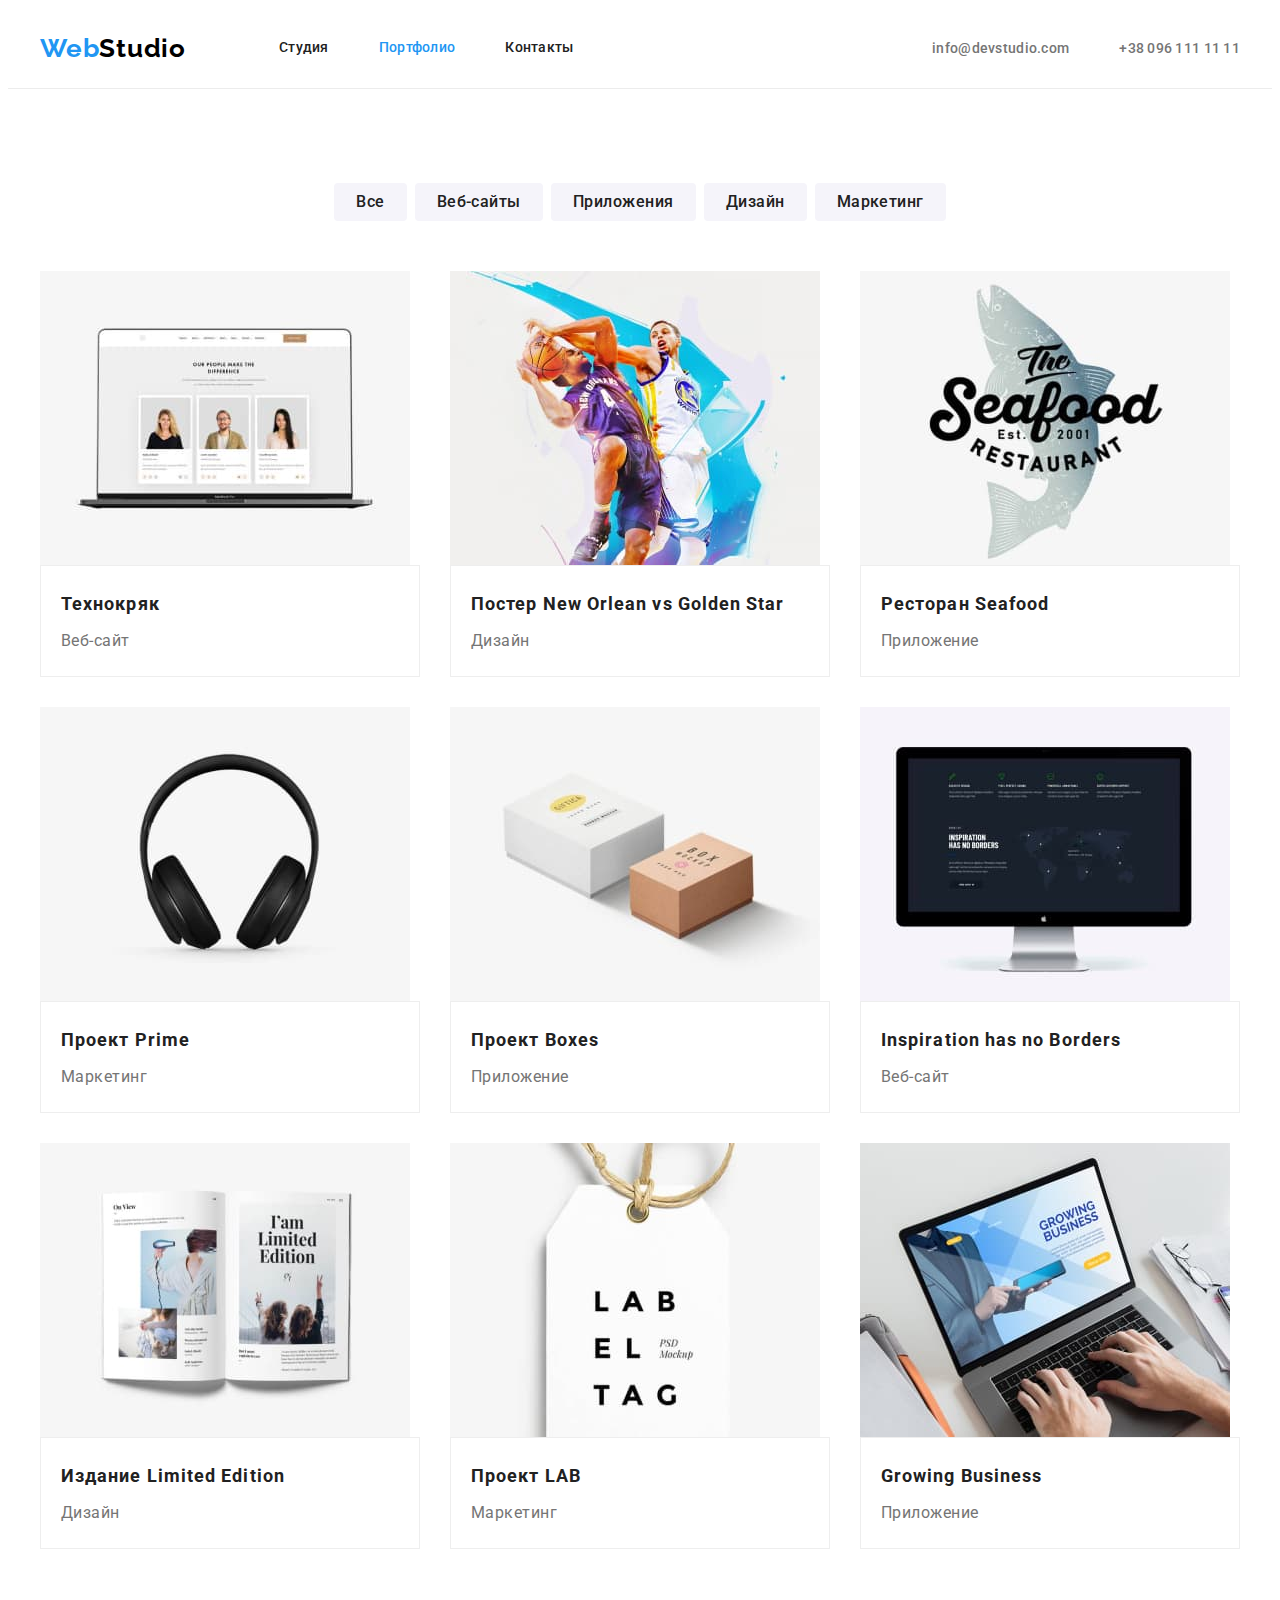
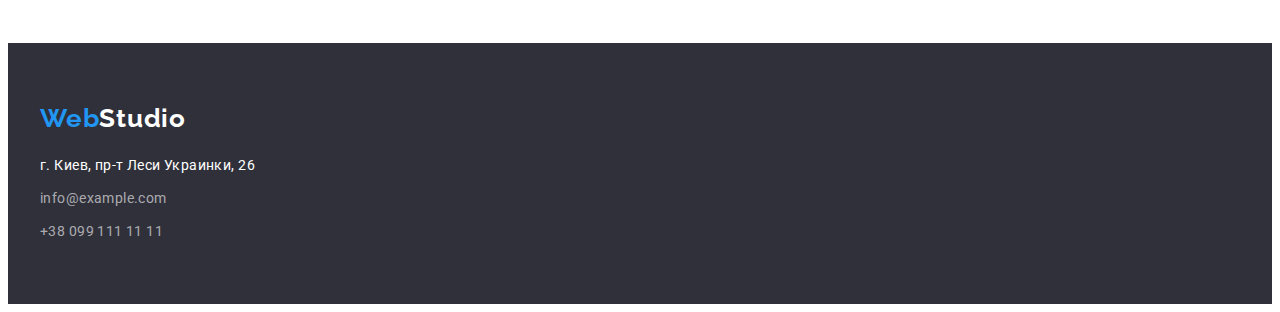
==== portfolio.html @ dbb0ee48 "Initial commit" ====
<!DOCTYPE html>
<html lang="ru">
<head>
    <meta charset="UTF-8">
    <meta http-equiv="X-UA-Compatible" content="IE=edge">
    <meta name="viewport" content="width=device-width, initial-scale=1.0">
    <title>Web Studio (Version 2.1)</title>
    <link rel="preconnect" href="https://fonts.googleapis.com">
    <link rel="preconnect" href="https://fonts.gstatic.com" crossorigin>
    <link href="https://fonts.googleapis.com/css2?family=Raleway:wght@700&family=Roboto:wght@400;500;700;900&display=swap"
    rel="stylesheet">
    <link rel="stylesheet" href="https://cdnjs.cloudflare.com/ajax/libs/modern-normalize/1.1.0/modern-normalize.min.css"
        integrity="sha512-wpPYUAdjBVSE4KJnH1VR1HeZfpl1ub8YT/NKx4PuQ5NmX2tKuGu6U/JRp5y+Y8XG2tV+wKQpNHVUX03MfMFn9Q=="
        crossorigin="anonymous" referrerpolicy="no-referrer" />
    <link rel="stylesheet" href="./css/styles.css">
</head>

<body>
    <!-- Header -->
<header class="header">
    <div class="header-container">
        <a class="logo" href="./index.html"><span class="logo-accent">Web</span>Studio</a>
        <nav class="navigation">
            <ul class="navigation-list">
                <li class="navigation-item"><a class="navigation-link" href="./index.html ">Студия</a></li>
                <li class="navigation-item"><a class="navigation-link current" href="./portfolio.html">Портфолио</a></li>
                <li class="navigation-item"><a class="navigation-link" href="./index.html">Контакты</a></li>
            </ul>
        </nav>
        <ul class="contact">
            <li class="contact-item"><a class="contact-link" href="mailto:info@devstudio.com">info@devstudio.com</a>
            </li>
            <li class="contact-item"><a class="contact-link" href="tel:+380961111111">+38 096 111 11 11</a></li>
        </ul>
    </div>
</header>
    <main>
        <!-- Portfolio -->
        <section class="portfolio">
            <div class="portfolio-container">
                <!-- Filter -->
                <ul class="portfolio-list">
                    <li class="portfolio-item"><button class="portfolio-btn" type="button">Все</button></li>
                    <li class="portfolio-item"><button class="portfolio-btn" type="button">Веб-сайты</button></li>
                    <li class="portfolio-item"><button class="portfolio-btn" type="button">Приложения</button></li>
                    <li class="portfolio-item"><button class="portfolio-btn" type="button">Дизайн</button></li>
                    <li class="portfolio-item"><button class="portfolio-btn" type="button">Маркетинг</button></li>
                </ul>
            </div>
            <!-- Examples -->
            <div class="examples-container">
                <ul class="examples-list">
                    <li class="examples-item">
                        <a class="examples-link" href="">
                            <img src="./images/portfolio-img-1.jpg" alt="Веб-сайт Технокряк" width="370" height="294">
                            <div class="examples-text-content">
                                <h2 class="examples-title">Технокряк</h2>
                                <p class="examples-text">Веб-сайт</p>
                            </div>
                        </a>
                    </li>
                    <li class="examples-item">
                        <a class="examples-link" href="">
                            <img src="./images/portfolio-img-2.jpg" alt="Постер Нью Орлеан и Голден Стар" width="370" height="294">
                            <div class="examples-text-content">
                                <h2 class="examples-title">Постер New Orlean vs Golden Star</h2>
                                <p class="examples-text">Дизайн</p>
                            </div>
                        </a>
                    </li>
                    <li class="examples-item">
                        <a class="examples-link" href="">
                            <img src="./images/portfolio-img-3.jpg" alt="Ресторан Сифуд" width="370" height="294">
                            <div class="examples-text-content">
                                <h2 class="examples-title">Ресторан Seafood</h2>
                                <p class="examples-text">Приложение</p>
                            </div>
                        </a>
                    </li>
                    <li class="examples-item">
                        <a class="examples-link" href="">
                            <img src="./images/portfolio-img-4.jpg" alt="Проект Прайм" width="370" height="294">
                            <div class="examples-text-content">
                                <h2 class="examples-title">Проект Prime</h2>
                                <p class="examples-text">Маркетинг</p>
                            </div>
                        </a>
                    </li>
                    <li class="examples-item">
                        <a class="examples-link" href="">
                            <img src="./images/portfolio-img-5.jpg" alt="Проект Боксис" width="370" height="294">
                            <div class="examples-text-content">
                                <h2 class="examples-title">Проект Boxes</h2>
                                <p class="examples-text">Приложение</p>
                            </div>
                        </a>
                    </li>
                    <li class="examples-item">
                        <a class="examples-link" href="">
                            <img src="./images/portfolio-img-6.jpg" alt="Инспирейшен хэз но бордерс" width="370" height="294">
                            <div class="examples-text-content">
                                <h2 class="examples-title">Inspiration has no Borders</h2>
                                <p class="examples-text">Веб-сайт</p>
                            </div>
                        </a>
                    </li>
                    <li class="examples-item">
                        <a class="examples-link" href="">
                            <img src="./images/portfolio-img-7.jpg" alt="Издание Лимитед Идишн" width="370" height="294">
                            <div class="examples-text-content">
                                <h2 class="examples-title">Издание Limited Edition</h2>
                                <p class="examples-text">Дизайн</p>
                            </div>
                        </a>
                    </li>
                    <li class="examples-item">
                        <a class="examples-link" href="">
                            <img src="./images/portfolio-img-8.jpg" alt="Проект ЛАБ" width="370" height="294">
                            <div class="examples-text-content">
                                <h2 class="examples-title">Проект LAB</h2>
                                <p class="examples-text">Маркетинг</p>
                            </div>
                        </a>
                    </li>
                    <li class="examples-item">
                        <a class="examples-link" href="">
                            <img src="./images/portfolio-img-9.jpg" alt="Гроувинг Бизнес" width="370" height="294">
                            <div class="examples-text-content">
                                <h2 class="examples-title">Growing Business</h2>
                                <p class="examples-text">Приложение</p>
                            </div>
                        </a>
                    </li>
                </ul>
            </div>
        </section>
    </main>
    <!-- Footer -->
<footer class="footer">
    <div class="footer-container">
        <a class="logo" href="./index.html"><span class="logo-accent">Web</span>Studio</a>
        <address class="address">
            <ul class="address-list">
                <li class="address-item"><a class="address-link map" href="https://goo.gl/maps/YhkQZhRq1PfooUT18">г.
                        Киев, пр-т
                        Леси Украинки, 26</a> </li>
                <li class="address-item"><a class="address-link" href="mailto:info@example.com">info@example.com</a>
                </li>
                <li class="address-item"><a class="address-link" href="tel:+380991111111">+38 099 111 11 11</a></li>
            </ul>
        </address>
    </div>
</footer>
</body>
</html>
---- css/styles.css ----
/* General styles */
:root {
    --main-text-color: #757575;
    --title-text-color: #212121;
    --white-text-color: #FFFFFF;
    --accent-color: #2196F3;
    --background-gray: #F5F4FA;
    --backgroun-white: #FFFFFF;
    --background-accent: #2F303A;
}

body {
    font-family: 'Roboto', sans-serif;
    color: var(--main-text-color);
    background-color: var(--background-white);
}
img {
    display: block; 
    max-width: 100%; 
    height: auto;
}
.header {
    border-bottom: 1px solid #ECECEC;
}
.header-container {
    display: flex;
    align-items: center;
    width: 1200px;
    margin-left: auto;
    margin-right: auto;
    padding-left: 15px;
    padding-right: 15px;
    }

/* Header */
.logo{
    margin-right: 93px;

    font-family: 'Raleway';
    font-weight: 700;
    font-size: 26px;
    line-height: 1.19;
    letter-spacing: 0.03em;
    color: #000000;
    text-decoration: none;
}

.logo-accent {
    color: var(--accent-color);
    }
.navigation {
    display: flex;
}
.navigation-list {
    display: flex;
    list-style: none;
    margin-top: 0;
    margin-bottom: 0;
    padding-left: 0;
}
.navigation-item {
    margin-right: 50px;
    }   
.navigation-item:last-child {
    margin-right: 0;
}
.navigation-link {
    display: block;
    text-decoration: none;
    font-weight: 500;
    font-size: 14px;
    line-height: 1.14; 
    letter-spacing: 0.02em;
    color: var(--title-text-color);
    padding-top: 32px;
    padding-bottom: 32px;
}
.navigation-link:hover,
.navigation-link:focus
.navigation-link:active{
    color: var(--accent-color);
}
.navigation-link.current{
    color: var(--accent-color);
}
.navigation-container{
    display: flex;
}
.contact{
    list-style: none;
    display: flex;
    margin-top: 0;
    margin-bottom: 0;
    margin-left: auto;
    padding-left: 0;
}
.contact-item + .contact-item {
    margin-left: 50px;
}
.contact-link{
    padding-top: 32px;
    padding-bottom: 32px;
    text-decoration: none;
    font-weight: 500;
    font-size: 14px;
    line-height: 1.14;
    letter-spacing: 0.02em;
    color: var(--main-text-color);
}

.contact-link:hover,
.contact-link:focus,
.contact-link:active{
    color: var(--accent-color);
}
/* Hero */
.hero{
    background-color:var(--background-accent);
    text-align: center;
}
.hero-container {
    width: 1200px;
    padding-top: 200px;
    padding-left: 15px;
    padding-right: 15px;
    padding-bottom: 200px;
    margin-left: auto;
    margin-right: auto;
}
.hero-title{
    margin-top: 0;
    margin-bottom: 30px;
    margin-left: auto;
    margin-right: auto;
    font-weight: 900;
    width: 696px;
    font-size: 44px;
    line-height: 1.36;
    text-align: center;
    letter-spacing: 0.06em;
    text-transform: uppercase;
    color: var(--white-text-color)
}
.hero-btn{
    width: 200px;
    height: 50px;
    font-family: 'Roboto';
    font-weight: 700;
    font-size: 16px;
    line-height: 1.88;
    align-items: center;
    text-align: center;
    letter-spacing: 0.06em;
    border: 1px solid #000000;
    box-sizing: border-box;
    box-shadow: 0px 4px 4px rgba(0, 0, 0, 0.15);
    border-radius: 4px;
    color: var(--white-text-color);
    background-color:var(--accent-color);
    cursor: pointer;
    }
.hero-btn:hover,
.hero-btn:focus{
    background-color: #188CE8;
    border: 1px solid #000000;
    box-sizing: border-box;
    box-shadow: 0px 4px 4px rgba(0, 0, 0, 0.15);
    border-radius: 4px;
}
/* Benefits */
.benefits {
    padding-bottom: 94px;
    padding-top: 94px;
}
.benefits-conteiner{
    width: 1200px;
    padding-left: 15px;
    padding-right: 15px;
    margin-left: auto;
    margin-right: auto;
}

.benefits-title.visually-hidden {
    position: absolute;
    width: 1px;
    height: 1px;
    margin: -1px;
    border: 0;
    padding: 0;
    white-space: nowrap;
    clip-path: inset(100%);
    clip: rect(0 0 0 0);
    overflow: hidden;
}
.benefits-list{
    margin-top: 0;
    margin-bottom: 0;
    padding-left: 0;
    display: flex;
    list-style: none;
}
.benefits-item {
    display: block;
    margin-right: 30px;
    width: 270px;
    }
.benefits-item:last-child{
    margin-right: 0;
}
.benefits-subtitle{
    margin-bottom: 10px;
    margin-top: 0;
    margin-left: 0;
    margin-right: 0;
    font-family: 'Roboto';
    font-weight: 700;
    font-size: 14px;
    line-height: 1.14;
    letter-spacing: 0.03em;
    text-transform: uppercase;
    color: var(--title-text-color);
}
.benefits-text{
    margin-top: 0;
    margin-bottom: 0;
    /* margin-right: 30px; */
    margin-left: 0;
    font-weight: 400;
    font-size: 14px;
    line-height: 1.71;    
    letter-spacing: 0.03em;
}
/* What we do */
.works {
    
    padding-bottom: 94px;
}
.work-contanier{
    width: 1200px;
    padding-left: 15px;
    padding-right: 15px;
    margin-left: auto;
    margin-right: auto;
}
.works-title{
    margin-top: 0;
    margin-bottom: 50px;
    margin-right: 0;
    font-weight: 700;
    font-size: 36px;
    line-height: 1.16;
    text-align: center;
    letter-spacing: 0.03em;
    color: var(--title-text-color);
}
.works-list{
    display: flex;
    margin-top: 0;
    margin-bottom: 0;
    padding-left: 0;
    list-style: none;
    margin-right: 0;
}
.works-item{
    margin-right: 30px;
}
.works-item:last-child{
    margin-right: 0;
}
/* Our team */
.team {
    background-color: var(--background-gray);
    padding-top: 94px;
    padding-bottom: 94px;
}
.team-container{
    width: 1200px;
    padding-left: 15px;
    padding-right: 15px;
    margin-left: auto;
    margin-right: auto;
}
.team-list{
    list-style: none;
    display: flex;
    margin-top: 0;
    margin-bottom: 0;
    padding-left: 0;
}
.team-title {
    margin-top: 0;
    margin-bottom: 50px;
    font-weight: 700;
    font-size: 36px;
    line-height: 1.16;
    text-align: center;
    letter-spacing: 0.03em;
    color: var(--title-text-color);
}
.team-item{
    margin-right: 30px;
    background: var(--backgroun-white);
    box-shadow: 0px 1px 3px rgba(0, 0, 0, 0.12),
    0px 1px 1px rgba(0, 0, 0, 0.14),
    0px 2px 1px rgba(0, 0, 0, 0.2);
    border-radius: 0px 0px 4px 4px;
}
.team-item:last-child{
    margin-right: 0;
}
.team-content {
    padding-top: 30px;
    padding-bottom: 30px;
}
.team-subtitle{
    margin-top: 0;
    margin-bottom: 10px;
    margin-left: auto;
    margin-right: auto;
    font-weight: 500;
    font-size: 16px;
    line-height: 1.18;
    letter-spacing: 0.03em;
    text-align: center;
    color: var(--title-text-color);
}
.team-text{
    margin-top: 0;
    margin-bottom: 0;
    text-align: center;
    font-weight: 400;
    font-size: 16px;
    line-height: 1.19;
    letter-spacing: 0.03em;
}

/* Footer */
.footer{
    background-color: var(--background-accent);
    padding-top: 60px;
    padding-bottom: 60px;
}
.footer-container {
    width: 1200px;
    padding-left: 15px;
    padding-right: 15px;
    margin-left: auto;
    margin-right: auto;
}
.footer-container .logo{
    margin-right: 0;
    margin-bottom: 20px;
    color: var(--white-text-color);
}
.address-item{
    margin-bottom: 9px;
}
.address-item:last-child{
    margin-bottom: 0;
}
.address-list{
    margin-top: 20px;
    margin-bottom: 0;
    padding-left: 0;
    list-style: none;

}
.address-link.map{
    color: var(--white-text-color);
}
.address-link{
    font-style: normal;
    text-decoration: none;
    font-weight: 400;
    font-size: 14px;
    line-height: 1.71;
    letter-spacing: 0.03em;
    color: rgba(255, 255, 255, 0.6);
}
.address-link:hover,
.address-link:focus{
    color: var(--accent-color);
}
/* Portfolio */
.portfolio {
    padding-top: 94px;
    padding-bottom: 94px;
}
.portfolio-container{
    width: 1200px;
    padding-left: 15px;
    padding-right: 15px;
    margin-left: auto;
    margin-right: auto;
    margin-bottom: 50px;
}
.portfolio-list{
    margin-top: 0;
    margin-bottom: 0;
    padding-left: 0;
    display: flex;
    list-style: none;
    justify-content: center;
}
.portfolio-item{
    margin-right: 8px;
}
.portfolio-item:last-child{
    margin-right: 0;
}
.portfolio-btn{
    background: var(--background-gray);
    box-sizing: border-box;
    height: 38px;
    padding: 6px 22px;
    border-radius: 4px;
    font-family: 'Roboto';
    font-style: normal;
    font-weight: 500;
    font-size: 16px;
    line-height: 1.62;
    letter-spacing: 0.03em;
    color: var(--title-text-color);
    cursor: pointer;
    border: none;
}
.portfolio-btn:hover,
.portfolio-btn:focus,
.portfolio-btn:active{
    background-color: var(--accent-color);
    color: var(--white-text-color);
    box-shadow: 0px 4px 4px rgba(0, 0, 0, 0.25);
}
/* Examples */
.examples-container{
    display: flex;
    width: 1200px;
    padding-left: 15px;
    padding-right: 15px;
    /* padding-top: 60px;
    padding-bottom: 60px; */
    margin-left: auto;
    margin-right: auto;
}
.examples-list{
    display: flex;
    flex-wrap: wrap;
    margin: 0;
    padding: 0;
    list-style: none;
    margin-top: -30px;
    margin-left: -30px;
}
.examples-item{
    flex-basis: calc(100% / 3 - 30px);
    background: var(--backgroun-white);
    margin-top: 30px;
    margin-left: 30px;


}
.examples-link{
    text-decoration: none;
}
.examples-link img{
    display: block;
}
.examples-text-content {
    padding: 20px;
    border: 1px solid #EEEEEE;
}
.examples-title{
    margin-top: 0;
    margin-bottom: 4px;
    font-family: 'Roboto';
    font-weight: 700;
    font-size: 18px;
    line-height: 2;
     letter-spacing: 0.06em;
    color: var(--title-text-color);
}
.examples-text{
    margin-top: 0;
    margin-bottom: 0;
    font-family: 'Roboto';
    font-style: normal;
    font-weight: 400;
    font-size: 16px;
    line-height: 1.88;
    letter-spacing: 0.03em;
    color: var(--main-text-color);
}
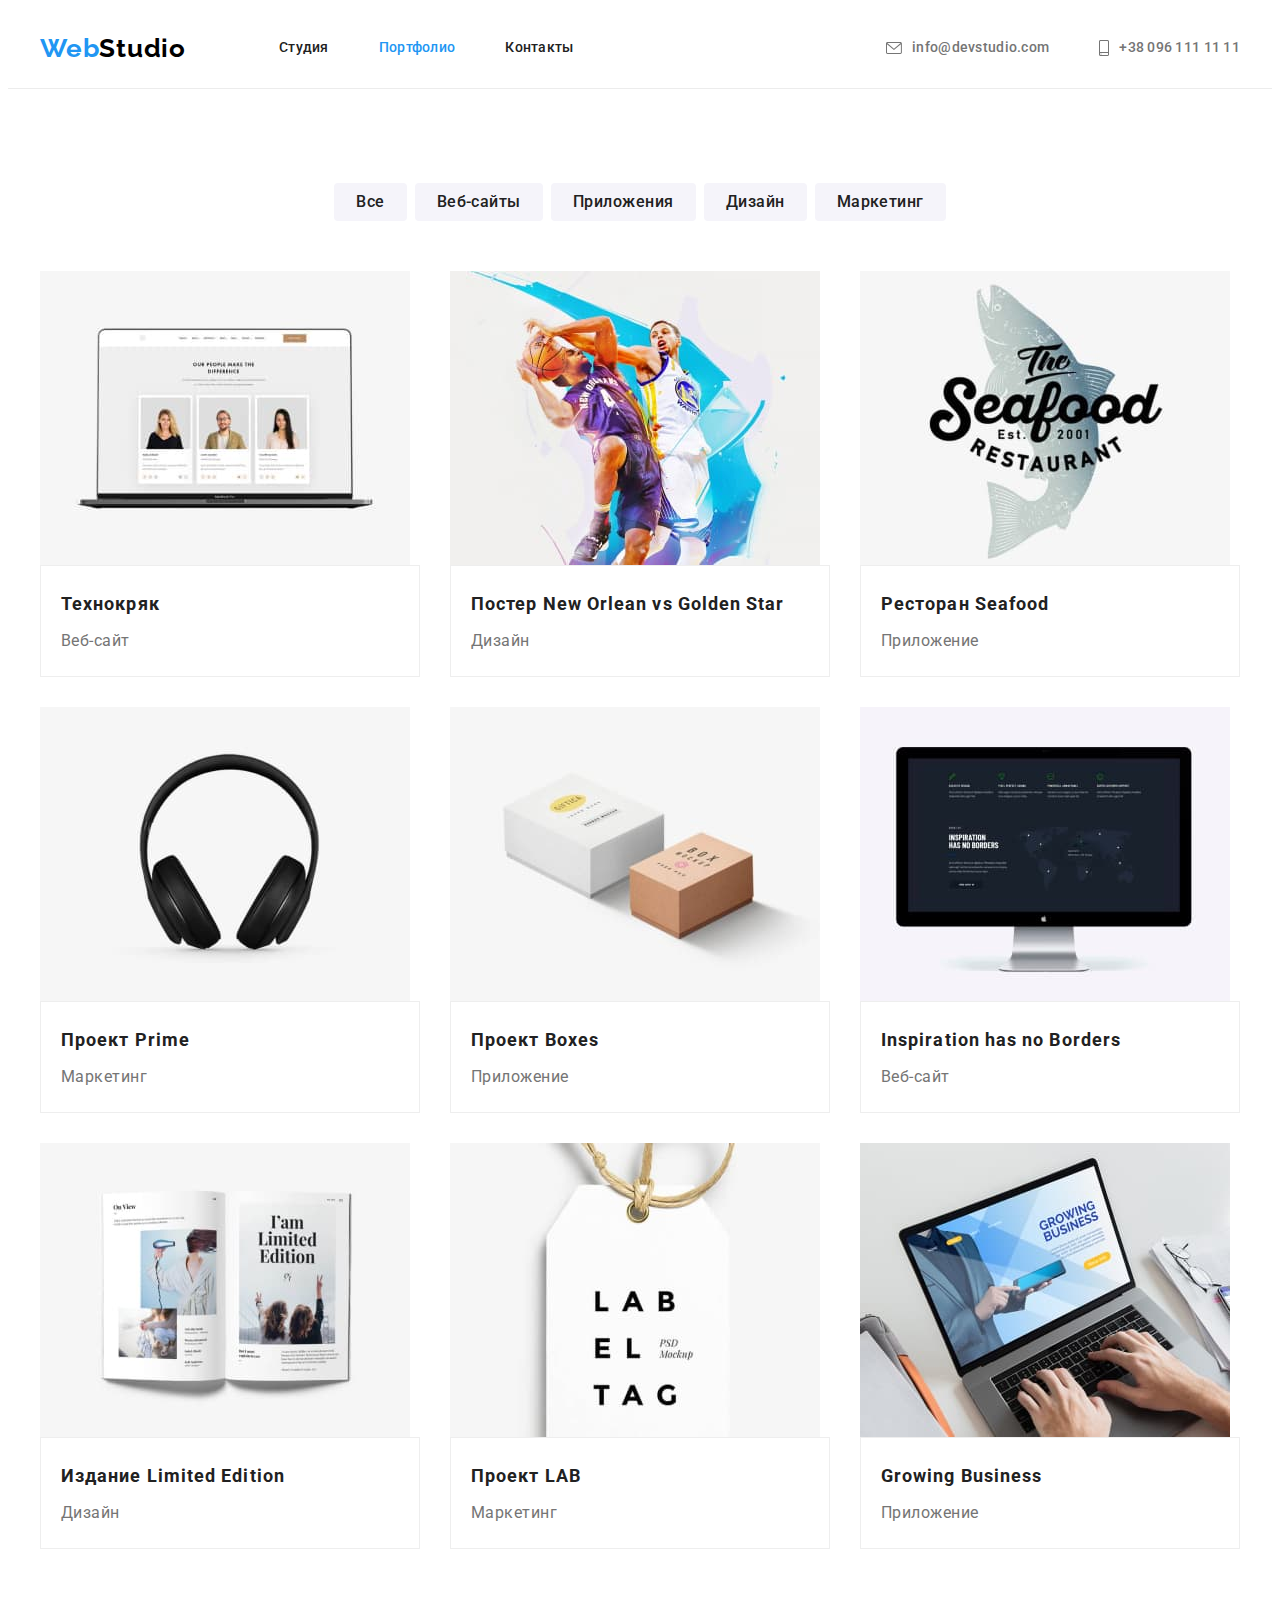
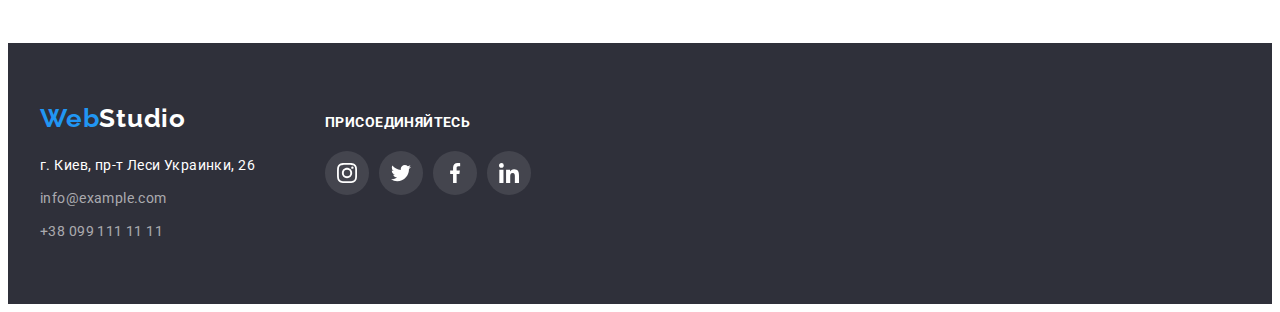
==== commit 40ba057a: "Виконує повністю домашнє завдання 4" ====
--- a/portfolio.html
+++ b/portfolio.html
@@ -17,23 +17,30 @@
 
 <body>
     <!-- Header -->
-<header class="header">
-    <div class="header-container">
-        <a class="logo" href="./index.html"><span class="logo-accent">Web</span>Studio</a>
-        <nav class="navigation">
-            <ul class="navigation-list">
-                <li class="navigation-item"><a class="navigation-link" href="./index.html ">Студия</a></li>
-                <li class="navigation-item"><a class="navigation-link current" href="./portfolio.html">Портфолио</a></li>
-                <li class="navigation-item"><a class="navigation-link" href="./index.html">Контакты</a></li>
+    <header class="header">
+        <div class="header-container">
+            <a class="logo" href="./index.html"><span class="logo-accent">Web</span>Studio</a>
+            <nav class="navigation">
+                <ul class="navigation-list">
+                    <li class="navigation-item"><a class="navigation-link" href="./index.html ">Студия</a></li>
+                    <li class="navigation-item"><a class="navigation-link current" href="./portfolio.html">Портфолио</a></li>
+                    <li class="navigation-item"><a class="navigation-link" href="./index.html">Контакты</a></li>
+                </ul>
+            </nav>
+            <ul class="contact">
+                <li class="contact-item">
+                    <a class="contact-link" href="mailto:info@devstudio.com">
+                        <svg class="contact-icon" width="16" height="12">
+                            <use href="./images/icons.svg#icon-envelope"></use>
+                        </svg>info@devstudio.com</a>
+                </li>
+                <li class="contact-item"><a class="contact-link" href="tel:+380961111111">
+                        <svg class="contact-icon" width="10" height="16">
+                            <use href="./images/icons.svg#icon-smartphone"></use>
+                        </svg>+38 096 111 11 11</a></li>
             </ul>
-        </nav>
-        <ul class="contact">
-            <li class="contact-item"><a class="contact-link" href="mailto:info@devstudio.com">info@devstudio.com</a>
-            </li>
-            <li class="contact-item"><a class="contact-link" href="tel:+380961111111">+38 096 111 11 11</a></li>
-        </ul>
-    </div>
-</header>
+        </div>
+    </header>
     <main>
         <!-- Portfolio -->
         <section class="portfolio">
@@ -138,17 +145,52 @@
     <!-- Footer -->
 <footer class="footer">
     <div class="footer-container">
-        <a class="logo" href="./index.html"><span class="logo-accent">Web</span>Studio</a>
-        <address class="address">
-            <ul class="address-list">
-                <li class="address-item"><a class="address-link map" href="https://goo.gl/maps/YhkQZhRq1PfooUT18">г.
-                        Киев, пр-т
-                        Леси Украинки, 26</a> </li>
-                <li class="address-item"><a class="address-link" href="mailto:info@example.com">info@example.com</a>
+        <div class="footer-content">
+            <a class="logo" href="./index.html"><span class="logo-accent">Web</span>Studio</a>
+            <address class="address">
+                <ul class="address-list">
+                    <li class="address-item"><a class="address-link map" href="https://goo.gl/maps/YhkQZhRq1PfooUT18">г.
+                            Киев, пр-т
+                            Леси Украинки, 26</a> </li>
+                    <li class="address-item"><a class="address-link" href="mailto:info@example.com">info@example.com</a>
+                    </li>
+                    <li class="address-item"><a class="address-link" href="tel:+380991111111">+38 099 111 11 11</a></li>
+                </ul>
+            </address>
+        </div>
+        <div class="join">
+            <h3 class="join-title">присоединяйтесь</h3>
+            <ul class="socials-list-footer">
+                <li class="social-item-footer">
+                    <a class="social-link-footer" href="./index.html" aria-label="иконка Instagram">
+                        <svg class="social-icon-footer" width="20" height="20">
+                            <use href="./images/icons.svg#icon-instagram"></use>
+                        </svg>
+                    </a>
                 </li>
-                <li class="address-item"><a class="address-link" href="tel:+380991111111">+38 099 111 11 11</a></li>
+                <li class="social-item-footer">
+                    <a class="social-link-footer" href="./index.html" aria-label="иконка Twitter">
+                        <svg class="social-icon-footer" width="20" height="20">
+                            <use href="./images/icons.svg#icon-twitter"></use>
+                        </svg>
+                    </a>
+                </li>
+                <li class="social-item-footer">
+                    <a class="social-link-footer" href="./index.html" aria-label="иконка Facebook">
+                        <svg class="social-icon-footer" width="20" height="20">
+                            <use href="./images/icons.svg#icon-facebook"></use>
+                        </svg>
+                    </a>
+                </li>
+                <li class="social-item-footer">
+                    <a class="social-link-footer" href="./index.html" aria-label="иконка LinkedIn">
+                        <svg class="social-icon-footer" width="20" height="20">
+                            <use href="./images/icons.svg#icon-linkedin"></use>
+                        </svg>
+                    </a>
+                </li>
             </ul>
-        </address>
+        </div>
     </div>
 </footer>
 </body>
--- a/css/styles.css
+++ b/css/styles.css
@@ -1,492 +1,650 @@
 /* General styles */
 :root {
-    --main-text-color: #757575;
-    --title-text-color: #212121;
-    --white-text-color: #FFFFFF;
-    --accent-color: #2196F3;
-    --background-gray: #F5F4FA;
-    --backgroun-white: #FFFFFF;
-    --background-accent: #2F303A;
+  --main-text-color: #757575;
+  --title-text-color: #212121;
+  --white-text-color: #ffffff;
+  --accent-color: #2196f3;
+  --grey-icon-color: #afb1b8;
+  --background-gray: #f5f4fa;
+  --backgroun-white: #ffffff;
+  --background-accent: #2f303a;
 }
 
 body {
-    font-family: 'Roboto', sans-serif;
-    color: var(--main-text-color);
-    background-color: var(--background-white);
+  font-family: 'Roboto', sans-serif;
+  color: var(--main-text-color);
+  background-color: var(--background-white);
 }
 img {
-    display: block; 
-    max-width: 100%; 
-    height: auto;
+  display: block;
+  max-width: 100%;
+  height: auto;
 }
 .header {
-    border-bottom: 1px solid #ECECEC;
+  border-bottom: 1px solid #ececec;
 }
 .header-container {
-    display: flex;
-    align-items: center;
-    width: 1200px;
-    margin-left: auto;
-    margin-right: auto;
-    padding-left: 15px;
-    padding-right: 15px;
-    }
+  display: flex;
+  align-items: center;
+  width: 1200px;
+  margin-left: auto;
+  margin-right: auto;
+  padding-left: 15px;
+  padding-right: 15px;
+}
 
 /* Header */
-.logo{
-    margin-right: 93px;
-
-    font-family: 'Raleway';
-    font-weight: 700;
-    font-size: 26px;
-    line-height: 1.19;
-    letter-spacing: 0.03em;
-    color: #000000;
-    text-decoration: none;
+.logo {
+  margin-right: 93px;
+
+  font-family: 'Raleway';
+  font-weight: 700;
+  font-size: 26px;
+  line-height: 1.19;
+  letter-spacing: 0.03em;
+  color: #000000;
+  text-decoration: none;
 }
 
 .logo-accent {
-    color: var(--accent-color);
-    }
+  color: var(--accent-color);
+}
 .navigation {
-    display: flex;
+  display: flex;
 }
 .navigation-list {
-    display: flex;
-    list-style: none;
-    margin-top: 0;
-    margin-bottom: 0;
-    padding-left: 0;
+  display: flex;
+  list-style: none;
+  margin-top: 0;
+  margin-bottom: 0;
+  padding-left: 0;
 }
 .navigation-item {
-    margin-right: 50px;
-    }   
+  margin-right: 50px;
+}
 .navigation-item:last-child {
-    margin-right: 0;
+  margin-right: 0;
 }
 .navigation-link {
-    display: block;
-    text-decoration: none;
-    font-weight: 500;
-    font-size: 14px;
-    line-height: 1.14; 
-    letter-spacing: 0.02em;
-    color: var(--title-text-color);
-    padding-top: 32px;
-    padding-bottom: 32px;
+  display: block;
+  text-decoration: none;
+  font-weight: 500;
+  font-size: 14px;
+  line-height: 1.14;
+  letter-spacing: 0.02em;
+  color: var(--title-text-color);
+  padding-top: 32px;
+  padding-bottom: 32px;
 }
 .navigation-link:hover,
-.navigation-link:focus
-.navigation-link:active{
-    color: var(--accent-color);
-}
-.navigation-link.current{
-    color: var(--accent-color);
-}
-.navigation-container{
-    display: flex;
-}
-.contact{
-    list-style: none;
-    display: flex;
-    margin-top: 0;
-    margin-bottom: 0;
-    margin-left: auto;
-    padding-left: 0;
-}
+.navigation-link:focus .navigation-link:active {
+  color: var(--accent-color);
+}
+.navigation-link.current {
+  color: var(--accent-color);
+}
+.navigation-container {
+  display: flex;
+}
+.contact {
+  list-style: none;
+  display: flex;
+  margin-top: 0;
+  margin-bottom: 0;
+  margin-left: auto;
+  padding-left: 0;
+}
+
 .contact-item + .contact-item {
-    margin-left: 50px;
-}
-.contact-link{
-    padding-top: 32px;
-    padding-bottom: 32px;
-    text-decoration: none;
-    font-weight: 500;
-    font-size: 14px;
-    line-height: 1.14;
-    letter-spacing: 0.02em;
-    color: var(--main-text-color);
+  margin-left: 50px;
+}
+.contact-link {
+  display: flex;
+  align-items: center;
+  justify-content: center;
+  padding-top: 32px;
+  padding-bottom: 32px;
+  text-decoration: none;
+  font-weight: 500;
+  font-size: 14px;
+  line-height: 1.14;
+  letter-spacing: 0.02em;
+  color: var(--main-text-color);
+}
+.contact-icon {
+  margin-right: 10px;
+  fill: var(--main-text-color);
 }
 
 .contact-link:hover,
 .contact-link:focus,
-.contact-link:active{
-    color: var(--accent-color);
-}
+.contact-link:active {
+  color: var(--accent-color);
+}
+.contact-link:hover .contact-icon,
+.contact-link:focus .contact-icon {
+  fill: var(--accent-color);
+}
+
 /* Hero */
-.hero{
-    background-color:var(--background-accent);
-    text-align: center;
+.hero {
+  background-image: linear-gradient(to right, rgba(47, 48, 58, 0.4), rgba(47, 48, 58, 0.4)),
+    url(../images/hero.jpg);
+  background-color: var(--background-accent);
+  text-align: center;
+  max-width: 1600px;
+  min-height: 600px;
+  margin-left: auto;
+  margin-right: auto;
+
+  background-size: cover;
 }
 .hero-container {
-    width: 1200px;
-    padding-top: 200px;
-    padding-left: 15px;
-    padding-right: 15px;
-    padding-bottom: 200px;
-    margin-left: auto;
-    margin-right: auto;
-}
-.hero-title{
-    margin-top: 0;
-    margin-bottom: 30px;
-    margin-left: auto;
-    margin-right: auto;
-    font-weight: 900;
-    width: 696px;
-    font-size: 44px;
-    line-height: 1.36;
-    text-align: center;
-    letter-spacing: 0.06em;
-    text-transform: uppercase;
-    color: var(--white-text-color)
-}
-.hero-btn{
-    width: 200px;
-    height: 50px;
-    font-family: 'Roboto';
-    font-weight: 700;
-    font-size: 16px;
-    line-height: 1.88;
-    align-items: center;
-    text-align: center;
-    letter-spacing: 0.06em;
-    border: 1px solid #000000;
-    box-sizing: border-box;
-    box-shadow: 0px 4px 4px rgba(0, 0, 0, 0.15);
-    border-radius: 4px;
-    color: var(--white-text-color);
-    background-color:var(--accent-color);
-    cursor: pointer;
-    }
+  width: 1200px;
+  padding-top: 200px;
+  padding-left: 15px;
+  padding-right: 15px;
+  padding-bottom: 200px;
+  margin-left: auto;
+  margin-right: auto;
+}
+.hero-title {
+  margin-top: 0;
+  margin-bottom: 30px;
+  margin-left: auto;
+  margin-right: auto;
+  font-weight: 900;
+  width: 696px;
+  font-size: 44px;
+  line-height: 1.36;
+  text-align: center;
+  letter-spacing: 0.06em;
+  text-transform: uppercase;
+  color: var(--white-text-color);
+}
+.hero-btn {
+  width: 200px;
+  height: 50px;
+  font-family: 'Roboto';
+  font-weight: 700;
+  font-size: 16px;
+  line-height: 1.88;
+  align-items: center;
+  text-align: center;
+  letter-spacing: 0.06em;
+  border: 1px solid #000000;
+  box-sizing: border-box;
+  box-shadow: 0px 4px 4px rgba(0, 0, 0, 0.15);
+  border-radius: 4px;
+  color: var(--white-text-color);
+  background-color: var(--accent-color);
+  cursor: pointer;
+}
 .hero-btn:hover,
-.hero-btn:focus{
-    background-color: #188CE8;
-    border: 1px solid #000000;
-    box-sizing: border-box;
-    box-shadow: 0px 4px 4px rgba(0, 0, 0, 0.15);
-    border-radius: 4px;
+.hero-btn:focus {
+  background-color: #188ce8;
+  border: 1px solid #000000;
+  box-sizing: border-box;
+  box-shadow: 0px 4px 4px rgba(0, 0, 0, 0.15);
+  border-radius: 4px;
 }
 /* Benefits */
 .benefits {
-    padding-bottom: 94px;
-    padding-top: 94px;
-}
-.benefits-conteiner{
-    width: 1200px;
-    padding-left: 15px;
-    padding-right: 15px;
-    margin-left: auto;
-    margin-right: auto;
+  padding-bottom: 94px;
+  padding-top: 94px;
+}
+.benefits-conteiner {
+  width: 1200px;
+  padding-left: 15px;
+  padding-right: 15px;
+  margin-left: auto;
+  margin-right: auto;
+}
+.thumb {
+  display: block;
+  padding-top: 25px;
+  padding-bottom: 25px;
+  padding-left: 100px;
+  padding-right: 100px;
+  margin-bottom: 30px;
+  background-color: var(--background-gray);
+  border-radius: 4px;
 }
 
 .benefits-title.visually-hidden {
-    position: absolute;
-    width: 1px;
-    height: 1px;
-    margin: -1px;
-    border: 0;
-    padding: 0;
-    white-space: nowrap;
-    clip-path: inset(100%);
-    clip: rect(0 0 0 0);
-    overflow: hidden;
-}
-.benefits-list{
-    margin-top: 0;
-    margin-bottom: 0;
-    padding-left: 0;
-    display: flex;
-    list-style: none;
+  position: absolute;
+  width: 1px;
+  height: 1px;
+  margin: -1px;
+  border: 0;
+  padding: 0;
+  white-space: nowrap;
+  clip-path: inset(100%);
+  clip: rect(0 0 0 0);
+  overflow: hidden;
+}
+.benefits-list {
+  margin-top: 0;
+  margin-bottom: 0;
+  padding-left: 0;
+  display: flex;
+  list-style: none;
 }
 .benefits-item {
-    display: block;
-    margin-right: 30px;
-    width: 270px;
-    }
-.benefits-item:last-child{
-    margin-right: 0;
-}
-.benefits-subtitle{
-    margin-bottom: 10px;
-    margin-top: 0;
-    margin-left: 0;
-    margin-right: 0;
-    font-family: 'Roboto';
-    font-weight: 700;
-    font-size: 14px;
-    line-height: 1.14;
-    letter-spacing: 0.03em;
-    text-transform: uppercase;
-    color: var(--title-text-color);
-}
-.benefits-text{
-    margin-top: 0;
-    margin-bottom: 0;
-    /* margin-right: 30px; */
-    margin-left: 0;
-    font-weight: 400;
-    font-size: 14px;
-    line-height: 1.71;    
-    letter-spacing: 0.03em;
+  display: block;
+  margin-right: 30px;
+  width: 270px;
+}
+.benefits-item:last-child {
+  margin-right: 0;
+}
+.benefits-subtitle {
+  margin-bottom: 10px;
+  margin-top: 0;
+  margin-left: 0;
+  margin-right: 0;
+  font-family: 'Roboto';
+  font-weight: 700;
+  font-size: 14px;
+  line-height: 1.14;
+  letter-spacing: 0.03em;
+  text-transform: uppercase;
+  color: var(--title-text-color);
+}
+.benefits-text {
+  margin-top: 0;
+  margin-bottom: 0;
+  /* margin-right: 30px; */
+  margin-left: 0;
+  font-weight: 400;
+  font-size: 14px;
+  line-height: 1.71;
+  letter-spacing: 0.03em;
 }
 /* What we do */
 .works {
-    
-    padding-bottom: 94px;
-}
-.work-contanier{
-    width: 1200px;
-    padding-left: 15px;
-    padding-right: 15px;
-    margin-left: auto;
-    margin-right: auto;
-}
-.works-title{
-    margin-top: 0;
-    margin-bottom: 50px;
-    margin-right: 0;
-    font-weight: 700;
-    font-size: 36px;
-    line-height: 1.16;
-    text-align: center;
-    letter-spacing: 0.03em;
-    color: var(--title-text-color);
-}
-.works-list{
-    display: flex;
-    margin-top: 0;
-    margin-bottom: 0;
-    padding-left: 0;
-    list-style: none;
-    margin-right: 0;
-}
-.works-item{
-    margin-right: 30px;
-}
-.works-item:last-child{
-    margin-right: 0;
+  padding-bottom: 94px;
+}
+.work-contanier {
+  width: 1200px;
+  padding-left: 15px;
+  padding-right: 15px;
+  margin-left: auto;
+  margin-right: auto;
+}
+.works-title {
+  margin-top: 0;
+  margin-bottom: 50px;
+  margin-right: 0;
+  font-weight: 700;
+  font-size: 36px;
+  line-height: 1.16;
+  text-align: center;
+  letter-spacing: 0.03em;
+  color: var(--title-text-color);
+}
+.works-list {
+  display: flex;
+  margin-top: 0;
+  margin-bottom: 0;
+  padding-left: 0;
+  list-style: none;
+  margin-right: 0;
+}
+.works-item {
+  margin-right: 30px;
+}
+.works-item:last-child {
+  margin-right: 0;
 }
 /* Our team */
 .team {
-    background-color: var(--background-gray);
-    padding-top: 94px;
-    padding-bottom: 94px;
-}
-.team-container{
-    width: 1200px;
-    padding-left: 15px;
-    padding-right: 15px;
-    margin-left: auto;
-    margin-right: auto;
-}
-.team-list{
-    list-style: none;
-    display: flex;
-    margin-top: 0;
-    margin-bottom: 0;
-    padding-left: 0;
+  background-color: var(--background-gray);
+  padding-top: 94px;
+  padding-bottom: 94px;
+}
+.team-container {
+  width: 1200px;
+  padding-left: 15px;
+  padding-right: 15px;
+  margin-left: auto;
+  margin-right: auto;
+}
+.team-list {
+  list-style: none;
+  display: flex;
+  margin-top: 0;
+  margin-bottom: 0;
+  padding-left: 0;
 }
 .team-title {
-    margin-top: 0;
-    margin-bottom: 50px;
-    font-weight: 700;
-    font-size: 36px;
-    line-height: 1.16;
-    text-align: center;
-    letter-spacing: 0.03em;
-    color: var(--title-text-color);
-}
-.team-item{
-    margin-right: 30px;
-    background: var(--backgroun-white);
-    box-shadow: 0px 1px 3px rgba(0, 0, 0, 0.12),
-    0px 1px 1px rgba(0, 0, 0, 0.14),
+  margin-top: 0;
+  margin-bottom: 50px;
+  font-weight: 700;
+  font-size: 36px;
+  line-height: 1.16;
+  text-align: center;
+  letter-spacing: 0.03em;
+  color: var(--title-text-color);
+}
+.team-item {
+  margin-right: 30px;
+  background: var(--backgroun-white);
+  box-shadow: 0px 1px 3px rgba(0, 0, 0, 0.12), 0px 1px 1px rgba(0, 0, 0, 0.14),
     0px 2px 1px rgba(0, 0, 0, 0.2);
-    border-radius: 0px 0px 4px 4px;
-}
-.team-item:last-child{
-    margin-right: 0;
+  border-radius: 0px 0px 4px 4px;
+}
+.team-item:last-child {
+  margin-right: 0;
 }
 .team-content {
-    padding-top: 30px;
-    padding-bottom: 30px;
-}
-.team-subtitle{
-    margin-top: 0;
-    margin-bottom: 10px;
-    margin-left: auto;
-    margin-right: auto;
-    font-weight: 500;
-    font-size: 16px;
-    line-height: 1.18;
-    letter-spacing: 0.03em;
-    text-align: center;
-    color: var(--title-text-color);
-}
-.team-text{
-    margin-top: 0;
-    margin-bottom: 0;
-    text-align: center;
-    font-weight: 400;
-    font-size: 16px;
-    line-height: 1.19;
-    letter-spacing: 0.03em;
+  padding-top: 30px;
+  padding-bottom: 30px;
+}
+.team-subtitle {
+  margin-top: 0;
+  margin-bottom: 10px;
+  margin-left: auto;
+  margin-right: auto;
+  font-weight: 500;
+  font-size: 16px;
+  line-height: 1.18;
+  letter-spacing: 0.03em;
+  text-align: center;
+  color: var(--title-text-color);
+}
+.team-text {
+  margin-top: 0;
+  margin-bottom: 16px;
+  text-align: center;
+  font-weight: 400;
+  font-size: 16px;
+  line-height: 1.19;
+  letter-spacing: 0.03em;
+}
+.socials-list {
+  list-style: none;
+  display: flex;
+  margin-top: 0;
+  margin-bottom: 0;
+  padding-left: 0;
+  justify-content: center;
+  align-items: center;
+  gap: 10px;
+}
+.social-link {
+  display: flex;
+  align-items: center;
+  justify-content: center;
+  width: 44px;
+  height: 44px;
+  border-radius: 50%;
+}
+.social-icon {
+  fill: var(--grey-icon-color);
+}
+.social-link:hover,
+.social-link:focus {
+  background-color: var(--accent-color);
+}
+.social-link:hover .social-icon,
+.social-link:focus .social-icon {
+  fill: var(--white-text-color);
+}
+/* Clients */
+.clients {
+  padding-top: 94px;
+  padding-bottom: 94px;
+}
+.clients-container {
+  width: 1200px;
+  padding-left: 15px;
+  padding-right: 15px;
+  margin-left: auto;
+  margin-right: auto;
+}
+.clients-title {
+  margin: 0;
+  margin-bottom: 50px;
+  font-style: normal;
+  font-weight: 700;
+  font-size: 36px;
+  line-height: 1.16;
+  text-align: center;
+  letter-spacing: 0.03em;
+  color: var(--title-text-color);
+}
+.clients-list {
+  list-style: none;
+  display: flex;
+  margin-top: 0;
+  margin-bottom: 0;
+  padding-left: 0;
+  flex-basis: calc(100%);
+  margin-right: -15px;
+  /* margin-left: -15px; */
+}
+.clients-item {
+}
+.clients-item:not(:last-child) {
+  margin-right: 30px;
+}
+
+.clients-link {
+  display: flex;
+  padding-top: 16px;
+  padding-right: 32px;
+  padding-bottom: 16px;
+  padding-left: 32px;
+
+  border: 1px solid var(--grey-icon-color);
+  border-radius: 4px;
+  fill: var(--grey-icon-color);
+}
+.clients-link:hover,
+.clients-link:focus {
+  fill: var(--accent-color);
+  border-color: var(--accent-color);
 }
 
 /* Footer */
-.footer{
-    background-color: var(--background-accent);
-    padding-top: 60px;
-    padding-bottom: 60px;
+.footer {
+  background-color: var(--background-accent);
+  padding-top: 60px;
+  padding-bottom: 60px;
 }
 .footer-container {
-    width: 1200px;
-    padding-left: 15px;
-    padding-right: 15px;
-    margin-left: auto;
-    margin-right: auto;
-}
-.footer-container .logo{
-    margin-right: 0;
-    margin-bottom: 20px;
-    color: var(--white-text-color);
-}
-.address-item{
-    margin-bottom: 9px;
-}
-.address-item:last-child{
-    margin-bottom: 0;
-}
-.address-list{
-    margin-top: 20px;
-    margin-bottom: 0;
-    padding-left: 0;
-    list-style: none;
-
-}
-.address-link.map{
-    color: var(--white-text-color);
-}
-.address-link{
-    font-style: normal;
-    text-decoration: none;
-    font-weight: 400;
-    font-size: 14px;
-    line-height: 1.71;
-    letter-spacing: 0.03em;
-    color: rgba(255, 255, 255, 0.6);
+  width: 1200px;
+  padding-left: 15px;
+  padding-right: 15px;
+  margin-left: auto;
+  margin-right: auto;
+  display: flex;
+  align-items: baseline;
+}
+.footer-content {
+  margin-right: 70px;
+}
+.footer-container .logo {
+  margin-right: 0;
+  margin-bottom: 20px;
+  color: var(--white-text-color);
+}
+.address-item {
+  margin-bottom: 9px;
+}
+.address-item:last-child {
+  margin-bottom: 0;
+}
+.address-list {
+  margin-top: 20px;
+  margin-bottom: 0;
+  padding-left: 0;
+  list-style: none;
+}
+.address-link.map {
+  color: var(--white-text-color);
+}
+.address-link {
+  font-style: normal;
+  text-decoration: none;
+  font-weight: 400;
+  font-size: 14px;
+  line-height: 1.71;
+  letter-spacing: 0.03em;
+  color: rgba(255, 255, 255, 0.6);
 }
 .address-link:hover,
-.address-link:focus{
-    color: var(--accent-color);
-}
+.address-link:focus {
+  color: var(--accent-color);
+}
+.join-title {
+  margin: 0;
+  font-style: normal;
+  font-weight: 700;
+  font-size: 14px;
+  line-height: 1.14;
+  letter-spacing: 0.03em;
+  text-transform: uppercase;
+  color: var(--white-text-color);
+  margin-bottom: 20px;
+}
+
+.socials-list-footer {
+  list-style: none;
+  display: flex;
+  margin-top: 0;
+  margin-bottom: 0;
+  padding-left: 0;
+  justify-content: center;
+  align-items: center;
+  gap: 10px;
+}
+.social-link-footer {
+  display: flex;
+  align-items: center;
+  justify-content: center;
+  width: 44px;
+  height: 44px;
+  border-radius: 50%;
+  background-color: rgba(255, 255, 255, 0.1);
+}
+.social-icon-footer {
+  fill: var(--white-text-color);
+}
+.social-link-footer:hover,
+.social-link-footer:focus {
+  background-color: var(--accent-color);
+}
+.social-link-footer:hover .social-icon-footer,
+.social-link-footer:focus .social-icon-footer {
+  fill: var(--white-text-color);
+}
+
 /* Portfolio */
 .portfolio {
-    padding-top: 94px;
-    padding-bottom: 94px;
-}
-.portfolio-container{
-    width: 1200px;
-    padding-left: 15px;
-    padding-right: 15px;
-    margin-left: auto;
-    margin-right: auto;
-    margin-bottom: 50px;
-}
-.portfolio-list{
-    margin-top: 0;
-    margin-bottom: 0;
-    padding-left: 0;
-    display: flex;
-    list-style: none;
-    justify-content: center;
-}
-.portfolio-item{
-    margin-right: 8px;
-}
-.portfolio-item:last-child{
-    margin-right: 0;
-}
-.portfolio-btn{
-    background: var(--background-gray);
-    box-sizing: border-box;
-    height: 38px;
-    padding: 6px 22px;
-    border-radius: 4px;
-    font-family: 'Roboto';
-    font-style: normal;
-    font-weight: 500;
-    font-size: 16px;
-    line-height: 1.62;
-    letter-spacing: 0.03em;
-    color: var(--title-text-color);
-    cursor: pointer;
-    border: none;
+  padding-top: 94px;
+  padding-bottom: 94px;
+}
+.portfolio-container {
+  width: 1200px;
+  padding-left: 15px;
+  padding-right: 15px;
+  margin-left: auto;
+  margin-right: auto;
+  margin-bottom: 50px;
+}
+.portfolio-list {
+  margin-top: 0;
+  margin-bottom: 0;
+  padding-left: 0;
+  display: flex;
+  list-style: none;
+  justify-content: center;
+}
+.portfolio-item {
+  margin-right: 8px;
+}
+.portfolio-item:last-child {
+  margin-right: 0;
+}
+.portfolio-btn {
+  background: var(--background-gray);
+  box-sizing: border-box;
+  height: 38px;
+  padding: 6px 22px;
+  border-radius: 4px;
+  font-family: 'Roboto';
+  font-style: normal;
+  font-weight: 500;
+  font-size: 16px;
+  line-height: 1.62;
+  letter-spacing: 0.03em;
+  color: var(--title-text-color);
+  cursor: pointer;
+  border: none;
 }
 .portfolio-btn:hover,
 .portfolio-btn:focus,
-.portfolio-btn:active{
-    background-color: var(--accent-color);
-    color: var(--white-text-color);
-    box-shadow: 0px 4px 4px rgba(0, 0, 0, 0.25);
+.portfolio-btn:active {
+  background-color: var(--accent-color);
+  color: var(--white-text-color);
+  box-shadow: 0px 4px 4px rgba(0, 0, 0, 0.25);
 }
 /* Examples */
-.examples-container{
-    display: flex;
-    width: 1200px;
-    padding-left: 15px;
-    padding-right: 15px;
-    /* padding-top: 60px;
+.examples-container {
+  display: flex;
+  width: 1200px;
+  padding-left: 15px;
+  padding-right: 15px;
+  /* padding-top: 60px;
     padding-bottom: 60px; */
-    margin-left: auto;
-    margin-right: auto;
-}
-.examples-list{
-    display: flex;
-    flex-wrap: wrap;
-    margin: 0;
-    padding: 0;
-    list-style: none;
-    margin-top: -30px;
-    margin-left: -30px;
-}
-.examples-item{
-    flex-basis: calc(100% / 3 - 30px);
-    background: var(--backgroun-white);
-    margin-top: 30px;
-    margin-left: 30px;
-
-
-}
-.examples-link{
-    text-decoration: none;
-}
-.examples-link img{
-    display: block;
+  margin-left: auto;
+  margin-right: auto;
+}
+.examples-list {
+  display: flex;
+  flex-wrap: wrap;
+  margin: 0;
+  padding: 0;
+  list-style: none;
+  margin-top: -30px;
+  margin-left: -30px;
+}
+.examples-item {
+  flex-basis: calc(100% / 3 - 30px);
+  background: var(--backgroun-white);
+  margin-top: 30px;
+  margin-left: 30px;
+}
+.examples-link {
+  text-decoration: none;
+}
+.examples-link img {
+  display: block;
 }
 .examples-text-content {
-    padding: 20px;
-    border: 1px solid #EEEEEE;
-}
-.examples-title{
-    margin-top: 0;
-    margin-bottom: 4px;
-    font-family: 'Roboto';
-    font-weight: 700;
-    font-size: 18px;
-    line-height: 2;
-     letter-spacing: 0.06em;
-    color: var(--title-text-color);
-}
-.examples-text{
-    margin-top: 0;
-    margin-bottom: 0;
-    font-family: 'Roboto';
-    font-style: normal;
-    font-weight: 400;
-    font-size: 16px;
-    line-height: 1.88;
-    letter-spacing: 0.03em;
-    color: var(--main-text-color);
-}+  padding: 20px;
+  border: 1px solid #eeeeee;
+}
+.examples-title {
+  margin-top: 0;
+  margin-bottom: 4px;
+  font-family: 'Roboto';
+  font-weight: 700;
+  font-size: 18px;
+  line-height: 2;
+  letter-spacing: 0.06em;
+  color: var(--title-text-color);
+}
+.examples-text {
+  margin-top: 0;
+  margin-bottom: 0;
+  font-family: 'Roboto';
+  font-style: normal;
+  font-weight: 400;
+  font-size: 16px;
+  line-height: 1.88;
+  letter-spacing: 0.03em;
+  color: var(--main-text-color);
+}
